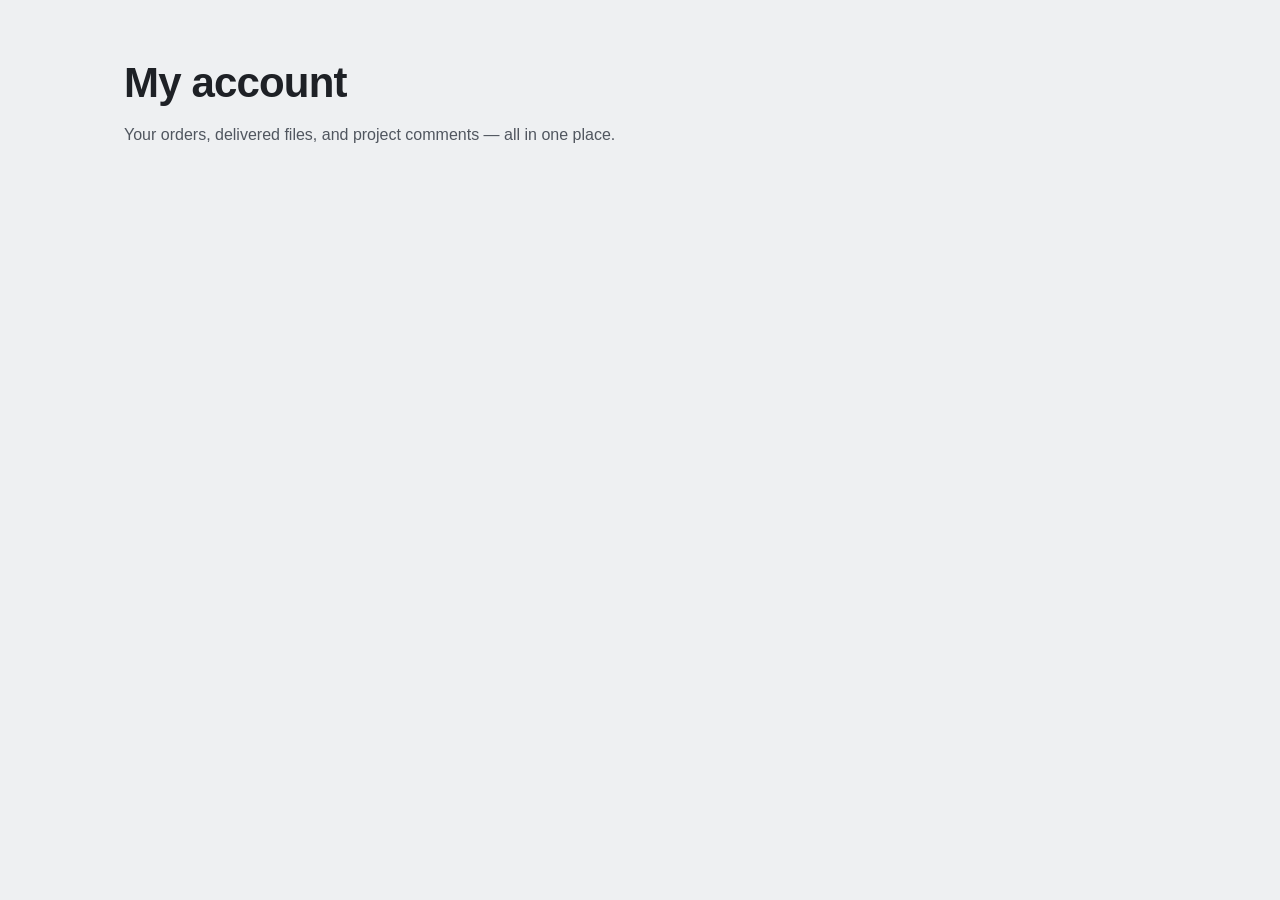
==== account.html @ 44154544 "Add files via upload" ====
<!DOCTYPE html>
<html lang="en">
<head>
<meta charset="UTF-8">
<title>My account — Fieldnote</title>
<link rel="stylesheet" href="assets/styles.css">
<style>
  .order-card{border:1px solid var(--hair); border-radius:14px; padding:24px; margin-bottom:16px; background:var(--ink2);}
  .order-top{display:flex; justify-content:space-between; align-items:flex-start; margin-bottom:10px;}
  .order-top h3{font-size:18px; font-weight:700;}
  .order-meta{font-size:12.5px; color:var(--mute); margin-top:4px;}
  .file-row{display:flex; justify-content:space-between; align-items:center; padding:9px 12px; background:#fff; border:1px solid var(--hair); border-radius:8px; margin-top:8px; font-size:13px;}
  .file-row a{font-weight:700; color:var(--coral);}
  .comment{padding:10px 0; border-top:1px solid var(--hair); font-size:13.5px;}
  .comment .who{font-weight:700; font-size:12px; color:var(--mute); margin-bottom:2px;}
  .comment-box{display:flex; gap:8px; margin-top:12px;}
  .comment-box input{flex:1;}
</style>
</head>
<body>
<div id="site-header"></div>

<div class="wrap" style="padding-bottom:70px;">
  <section class="page-hero" style="padding-bottom:10px;">
    <h1 id="greeting">My account</h1>
    <p>Your orders, delivered files, and project comments — all in one place.</p>
  </section>

  <div id="banner"></div>
  <div id="ordersList" style="margin-top:20px;"></div>
  <div id="emptyState" style="display:none; text-align:center; padding:60px 0;">
    <p style="color:var(--mute); margin-bottom:16px;">No orders yet.</p>
    <a href="pricing.html" class="btn-primary">See packages</a>
  </div>
</div>

<div id="site-footer"></div>

<script type="module">
  import { renderHeader, renderFooter } from './assets/site-chrome.js';
  import { requireLogin } from './shared/auth.js';
  import { getMyOrders, postComment, getDownloadUrl, formatMoney } from './shared/orders.js';

  renderHeader('account.html');
  renderFooter();

  const user = await requireLogin();
  if (!user) throw new Error('redirecting to login');

  document.getElementById('greeting').textContent = `Hi${user.user_metadata?.full_name ? ', ' + user.user_metadata.full_name : ''}.`;

  const params = new URLSearchParams(window.location.search);
  const banner = document.getElementById('banner');
  if (params.get('paid')) banner.innerHTML = `<div class="form-success">Payment received — thanks! We'll be in touch shortly.</div>`;
  if (params.get('cancelled')) banner.innerHTML = `<div class="form-error">Checkout was cancelled — no charge was made.</div>`;

  const orders = await getMyOrders(user.id);
  const listEl = document.getElementById('ordersList');

  if (!orders.length) {
    document.getElementById('emptyState').style.display = 'block';
  } else {
    listEl.innerHTML = orders.map(o => renderOrder(o)).join('');
    orders.forEach(o => {
      const btn = document.getElementById(`send-${o.id}`);
      if (btn) btn.addEventListener('click', () => sendComment(o.id));
    });
    document.querySelectorAll('.dl-link').forEach(a => {
      a.addEventListener('click', async (e) => {
        e.preventDefault();
        const url = await getDownloadUrl(a.dataset.path);
        window.open(url, '_blank');
      });
    });
  }

  function renderOrder(o){
    const files = (o.order_files || []);
    const comments = (o.order_comments || []).sort((a,b) => new Date(a.created_at) - new Date(b.created_at));
    return `
      <div class="order-card">
        <div class="order-top">
          <div>
            <h3>${o.plan_label}</h3>
            <div class="order-meta">Ordered ${new Date(o.created_at).toLocaleDateString()} · ${formatMoney(o.price_cents, o.currency)}</div>
          </div>
          <span class="status-badge status-${o.status}">${o.status.replace('_',' ')}</span>
        </div>
        ${o.notes ? `<p style="font-size:13px; color:var(--mute); margin-top:8px;">"${escapeHtml(o.notes)}"</p>` : ''}

        ${files.length ? `<div style="margin-top:14px;"><div class="order-meta" style="margin-bottom:4px;">Delivered files</div>
          ${files.map(f => `<div class="file-row"><span>${escapeHtml(f.file_name)}</span><a href="#" class="dl-link" data-path="${f.file_path}">Download</a></div>`).join('')}
        </div>` : ''}

        <div style="margin-top:16px;">
          <div class="order-meta" style="margin-bottom:4px;">Comments</div>
          ${comments.length ? comments.map(c => `<div class="comment"><div class="who">${c.author_role === 'staff' ? 'Fieldnote' : 'You'} · ${new Date(c.created_at).toLocaleDateString()}</div>${escapeHtml(c.body)}</div>`).join('') : `<div style="font-size:13px;color:var(--mute);">No comments yet.</div>`}
          <div class="comment-box">
            <input type="text" id="input-${o.id}" placeholder="Write a comment...">
            <button class="btn-secondary" id="send-${o.id}">Send</button>
          </div>
        </div>
      </div>`;
  }

  async function sendComment(orderId){
    const input = document.getElementById(`input-${orderId}`);
    const body = input.value.trim();
    if (!body) return;
    await postComment(orderId, user.id, 'customer', body);
    input.value = '';
    location.reload();
  }

  function escapeHtml(str){
    const d = document.createElement('div');
    d.textContent = str;
    return d.innerHTML;
  }
</script>
</body>
</html>
---- assets/styles.css ----
:root{
  --ink:#EEF0F2; --ink2:#F7F8F9; --paper:#1E2126; --coral:#35414F; --oncoral:#F5F6F7; --oncoral-strong:#EEF0F2;
  --mint:#4E6570; --mute:#50565F; --hair:rgba(30,33,38,.10); --linecol:rgba(30,33,38,.14);
  --shadow:rgba(20,22,26,.14); --admin:#C7501F; --danger:#A1352A;
}
*{box-sizing:border-box; margin:0; padding:0;}
html{scroll-behavior:smooth;}
body{background:var(--ink); color:var(--paper); font-family:-apple-system,'Segoe UI',Helvetica,Arial,sans-serif;}
.wrap{max-width:1120px; margin:0 auto; padding:0 44px;}
a{color:inherit; text-decoration:none;}
ul{list-style:none;}

/* ---------- HEADER / NAV (shared across all pages) ---------- */
header.site{display:flex; justify-content:space-between; align-items:center; padding:28px 0;}
.logo{font-weight:800; font-size:19px; letter-spacing:-.01em;}
.logo .dot{color:var(--coral);}
nav.site{display:flex; align-items:center; gap:22px;}
nav.site a.link{font-size:14.5px; font-weight:500; color:var(--mute); padding:8px 10px; border-radius:6px; transition:.15s ease;}
nav.site a.link:hover{color:var(--paper); background:var(--hair);}
nav.site a.link.current{color:var(--paper); font-weight:700;}
nav.site .cta{background:var(--coral); color:var(--oncoral); font-weight:700; font-size:14px; padding:13px 24px; border-radius:100px; transition:.18s ease; box-shadow:0 4px 14px -6px var(--shadow);}
nav.site .cta:hover{background:var(--paper); color:var(--ink); transform:translateY(-2px); box-shadow:0 10px 24px -8px var(--shadow);}
.account-btn{width:34px; height:34px; border-radius:50%; border:1.5px solid var(--hair); background:none; display:flex; align-items:center; justify-content:center; cursor:pointer; color:var(--mute); opacity:.75;}
.account-btn:hover{opacity:1; border-color:var(--mute); color:var(--paper);}

/* ---------- BUTTONS ---------- */
.btn-primary{background:var(--paper); color:var(--ink); font-weight:700; font-size:14.5px; padding:16px 30px; border-radius:100px; display:inline-block; border:none; cursor:pointer; transition:.18s ease; box-shadow:0 6px 18px -8px var(--shadow);}
.btn-primary:hover{background:var(--coral); color:var(--oncoral); transform:translateY(-2px); box-shadow:0 12px 26px -8px var(--shadow);}
.btn-primary:disabled{opacity:.5; cursor:not-allowed; transform:none;}
.btn-secondary{background:none; border:1.5px solid var(--hair); color:var(--paper); font-weight:600; font-size:14px; padding:13px 24px; border-radius:100px; cursor:pointer; transition:.15s ease;}
.btn-secondary:hover{border-color:var(--paper);}

/* ---------- PAGE HERO (simple, for interior pages) ---------- */
.page-hero{padding:60px 0 40px;}
.page-hero .eyebrow{font-size:13px; font-weight:700; letter-spacing:.06em; text-transform:uppercase; color:var(--mint); margin-bottom:16px;}
.page-hero h1{font-size:42px; font-weight:800; letter-spacing:-.02em; line-height:1.1; max-width:640px;}
.page-hero p{font-size:16px; color:var(--mute); max-width:500px; margin-top:16px; line-height:1.6;}

.section-head{padding:50px 0 24px;}
.section-head h2{font-size:28px; font-weight:800; letter-spacing:-.02em;}
.section-head p{font-size:14px; color:var(--mute); margin-top:6px;}

/* ---------- CARDS (generic, reused on Work/Services pages) ---------- */
.card-grid{display:grid; grid-template-columns:repeat(3,1fr); gap:16px; padding-bottom:40px;}
.info-card{border-radius:14px; padding:24px; background:var(--ink2); border:1px solid var(--hair); box-shadow:0 2px 10px -6px var(--shadow); transition:.18s ease;}
.info-card:hover{box-shadow:0 14px 30px -12px var(--shadow); transform:translateY(-2px);}
.info-card .icon-badge{width:36px; height:36px; border-radius:10px; background:var(--ink); border:1px solid var(--hair); color:var(--coral); display:flex; align-items:center; justify-content:center; margin-bottom:12px;}
.info-card .icon-badge svg{width:18px; height:18px;}
.info-card h3{font-size:17px; font-weight:700; margin-bottom:8px;}
.info-card p{font-size:13.5px; color:var(--mute); line-height:1.55;}

/* ---------- FORMS ---------- */
.form-card{max-width:520px; margin:0 auto; background:var(--ink2); border:1px solid var(--hair); border-radius:16px; padding:36px;}
.form-card h2{font-size:22px; font-weight:800; margin-bottom:6px;}
.form-card .sub{font-size:13.5px; color:var(--mute); margin-bottom:24px;}
label.field-label{display:block; font-size:12px; font-weight:700; text-transform:uppercase; letter-spacing:.04em; color:var(--mute); margin:16px 0 6px;}
input[type=text], input[type=email], input[type=password], input[type=tel], textarea, select{
  width:100%; padding:12px 14px; border:1px solid var(--hair); border-radius:8px; font-size:14px; font-family:inherit; background:#fff; color:var(--paper);
}
textarea{min-height:100px; resize:vertical;}
.form-error{background:#FBEDEA; color:var(--danger); border:1px solid #E2A79C; border-radius:8px; padding:10px 14px; font-size:13px; margin-top:14px;}
.form-success{background:#E6F4EC; color:#1E6B3E; border:1px solid #A9D8BB; border-radius:8px; padding:10px 14px; font-size:13px; margin-top:14px;}
.form-links{display:flex; justify-content:space-between; margin-top:16px; font-size:13px;}
.form-links a{color:var(--coral); font-weight:600;}
.divider{display:flex; align-items:center; gap:12px; margin:22px 0; color:var(--mute); font-size:12px;}
.divider::before, .divider::after{content:''; flex:1; height:1px; background:var(--hair);}
.google-btn{width:100%; display:flex; align-items:center; justify-content:center; gap:10px; padding:12px; border:1px solid var(--hair); border-radius:100px; background:#fff; font-weight:600; font-size:14px; cursor:pointer; transition:.15s ease;}
.google-btn:hover{background:var(--ink2); border-color:var(--paper);}

/* ---------- PRICING (reused from homepage plan cards) ---------- */
.plans{display:grid; grid-template-columns:repeat(3,1fr); gap:16px; margin-top:24px;}
.plan{border-radius:16px; padding:28px 24px; border:1px solid var(--hair); background:var(--ink2); box-shadow:0 2px 10px -6px var(--shadow); transition:.18s ease;}
.plan:hover{box-shadow:0 14px 30px -12px var(--shadow); transform:translateY(-2px);}
.plan.feat{background:var(--coral); border:none; box-shadow:0 16px 34px -10px var(--shadow);}
.plan .t{font-size:12px; font-weight:700; text-transform:uppercase; color:var(--mint);}
.plan.feat .t{color:var(--oncoral); opacity:.85;}
.plan h3{font-size:30px; font-weight:800; margin:8px 0 14px;}
.plan ul li{font-size:13px; line-height:2.1; color:var(--mute);}
.plan.feat ul li{color:var(--oncoral); opacity:.92;}
.plan ul li:before{content:"— "; color:var(--coral);}
.plan.feat ul li:before{color:var(--oncoral); opacity:.7;}
.plan-cta{display:block; text-align:center; margin-top:18px; padding:12px; border-radius:100px; font-weight:700; font-size:13.5px; background:var(--paper); color:var(--ink); cursor:pointer; border:none; width:100%; transition:.18s ease;}
.plan-cta:hover{background:var(--coral); color:var(--oncoral); transform:translateY(-2px);}
.plan.feat .plan-cta{background:var(--oncoral-strong); color:var(--coral);}
.plan.feat .plan-cta:hover{background:var(--paper); color:var(--ink);}

/* ---------- ORDER STATUS BADGES ---------- */
.status-badge{display:inline-block; font-size:11.5px; font-weight:700; padding:4px 10px; border-radius:20px; text-transform:uppercase; letter-spacing:.03em;}
.status-pending_payment{background:#FBEBD6; color:#8A5A00;}
.status-paid{background:#E1F1EE; color:#137A6B;}
.status-in_progress{background:#E7ECFB; color:#3355D6;}
.status-delivered{background:#E6F4EC; color:#1E6B3E;}
.status-cancelled{background:#FBEDEA; color:var(--danger);}

/* ---------- MODAL (login etc) ---------- */
.modal-backdrop{position:fixed; inset:0; background:rgba(20,22,26,.45); display:none; align-items:center; justify-content:center; z-index:250;}
.modal-backdrop.open{display:flex;}
.modal{background:var(--ink); border:1px solid var(--hair); border-radius:16px; padding:32px; width:360px; box-shadow:0 30px 60px -20px var(--shadow); position:relative;}
.modal-close{position:absolute; top:16px; right:16px; background:none; border:none; color:var(--mute); font-size:18px; cursor:pointer;}

footer.site{padding:30px 0 50px; border-top:1px solid var(--hair); display:flex; justify-content:space-between; font-size:13px; color:var(--mute);}
footer.site a{margin-left:22px; color:var(--mute);}
footer.site a:hover{color:var(--paper);}

@media (max-width:820px){
  .card-grid, .plans{grid-template-columns:1fr;}
  .page-hero h1{font-size:32px;}
  nav.site a.link{display:none;}
}
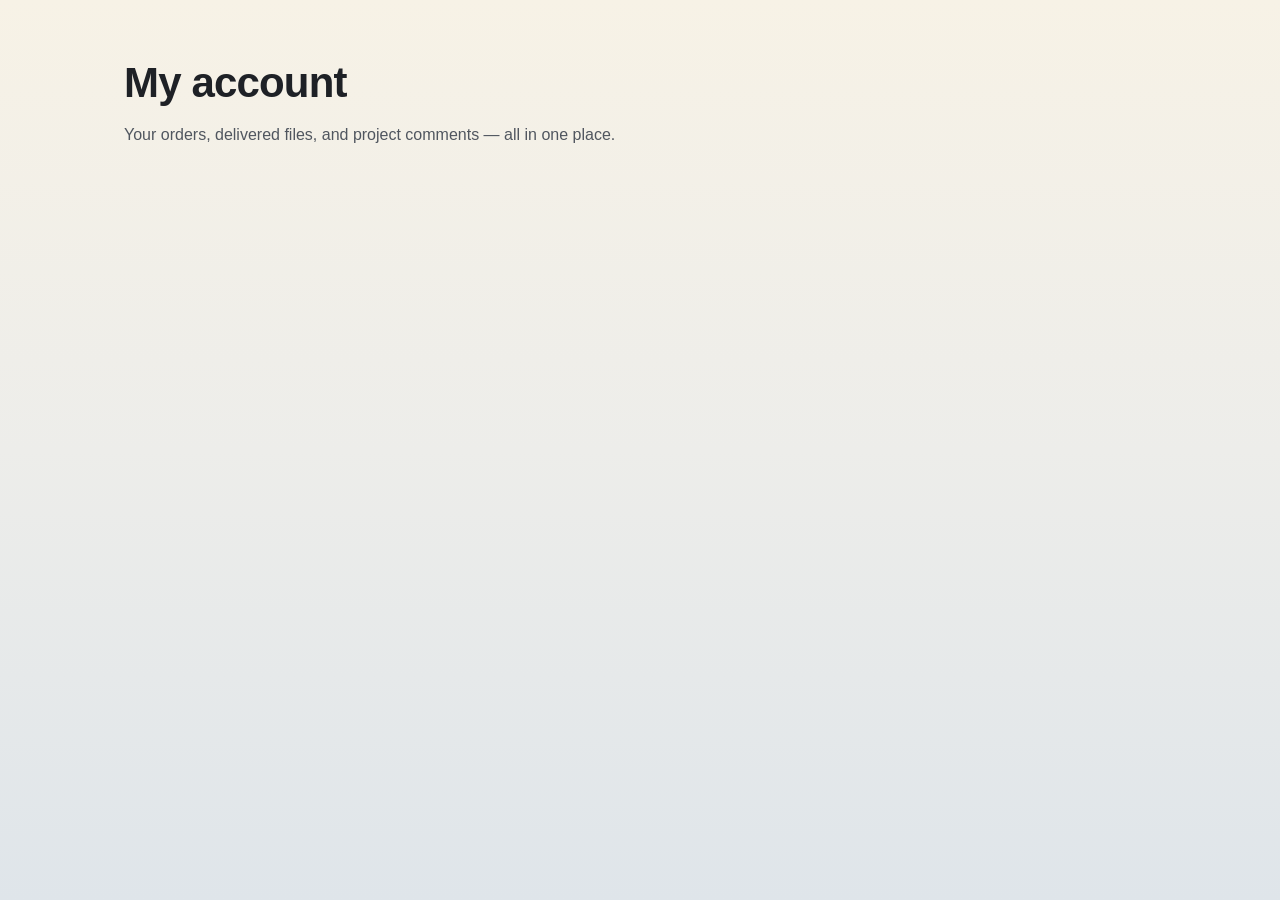
==== commit 433eed03: "Add files via upload" ====
--- a/account.html
+++ b/account.html
@@ -54,7 +54,13 @@
   if (params.get('paid')) banner.innerHTML = `<div class="form-success">Payment received — thanks! We'll be in touch shortly.</div>`;
   if (params.get('cancelled')) banner.innerHTML = `<div class="form-error">Checkout was cancelled — no charge was made.</div>`;
 
-  const orders = await getMyOrders(user.id);
+  let orders = [];
+  try {
+    orders = await getMyOrders(user.id);
+  } catch (err) {
+    console.error(err);
+    banner.innerHTML = `<div class="form-error">Couldn't load your orders: ${err.message}</div>`;
+  }
   const listEl = document.getElementById('ordersList');
 
   if (!orders.length) {
--- a/assets/styles.css
+++ b/assets/styles.css
@@ -5,13 +5,13 @@
 }
 *{box-sizing:border-box; margin:0; padding:0;}
 html{scroll-behavior:smooth;}
-body{background:var(--ink); color:var(--paper); font-family:-apple-system,'Segoe UI',Helvetica,Arial,sans-serif;}
+body{background:linear-gradient(180deg, #F7F2E6 0%, #EDEDEA 50%, #DFE5EA 100%); background-attachment:fixed; color:var(--paper); font-family:-apple-system,'Segoe UI',Helvetica,Arial,sans-serif;}
 .wrap{max-width:1120px; margin:0 auto; padding:0 44px;}
 a{color:inherit; text-decoration:none;}
 ul{list-style:none;}
 
 /* ---------- HEADER / NAV (shared across all pages) ---------- */
-header.site{display:flex; justify-content:space-between; align-items:center; padding:28px 0;}
+header.site{display:flex; justify-content:space-between; align-items:center; padding:28px 44px; max-width:1120px; margin:0 auto; box-sizing:border-box;}
 .logo{font-weight:800; font-size:19px; letter-spacing:-.01em;}
 .logo .dot{color:var(--coral);}
 nav.site{display:flex; align-items:center; gap:22px;}
@@ -44,18 +44,24 @@
 .card-grid{display:grid; grid-template-columns:repeat(3,1fr); gap:16px; padding-bottom:40px;}
 .info-card{border-radius:14px; padding:24px; background:var(--ink2); border:1px solid var(--hair); box-shadow:0 2px 10px -6px var(--shadow); transition:.18s ease;}
 .info-card:hover{box-shadow:0 14px 30px -12px var(--shadow); transform:translateY(-2px);}
-.info-card .icon-badge{width:36px; height:36px; border-radius:10px; background:var(--ink); border:1px solid var(--hair); color:var(--coral); display:flex; align-items:center; justify-content:center; margin-bottom:12px;}
+.info-card .icon-badge{width:36px; height:36px; border-radius:10px; display:flex; align-items:center; justify-content:center; margin-bottom:12px;}
+.info-card .icon-badge.tint-0{background:#F5DED6; border:1px solid #E9C3B7; color:#B85C42;}
+.info-card .icon-badge.tint-1{background:#DCE8DA; border:1px solid #C3DABF; color:#4C7A52;}
+.info-card .icon-badge.tint-2{background:#D9E4EF; border:1px solid #BDD1E3; color:#3D6690;}
+.info-card .icon-badge.tint-3{background:#F3E6C8; border:1px solid #E6D2A0; color:#9C7A2E;}
+.info-card .icon-badge.tint-4{background:#E7E0EF; border:1px solid #D4C7E3; color:#6C5A94;}
+.info-card .icon-badge.tint-5{background:#F3DCE3; border:1px solid #E7C2CE; color:#B14A6E;}
 .info-card .icon-badge svg{width:18px; height:18px;}
 .info-card h3{font-size:17px; font-weight:700; margin-bottom:8px;}
 .info-card p{font-size:13.5px; color:var(--mute); line-height:1.55;}
 
 /* ---------- FORMS ---------- */
-.form-card{max-width:520px; margin:0 auto; background:var(--ink2); border:1px solid var(--hair); border-radius:16px; padding:36px;}
+.form-card{max-width:520px; margin:0 auto; background:#fff; border:1px solid #DDE1E6; border-radius:16px; padding:36px; box-shadow:0 20px 50px -20px var(--shadow);}
 .form-card h2{font-size:22px; font-weight:800; margin-bottom:6px;}
 .form-card .sub{font-size:13.5px; color:var(--mute); margin-bottom:24px;}
 label.field-label{display:block; font-size:12px; font-weight:700; text-transform:uppercase; letter-spacing:.04em; color:var(--mute); margin:16px 0 6px;}
 input[type=text], input[type=email], input[type=password], input[type=tel], textarea, select{
-  width:100%; padding:12px 14px; border:1px solid var(--hair); border-radius:8px; font-size:14px; font-family:inherit; background:#fff; color:var(--paper);
+  width:100%; padding:12px 14px; border:1px solid #D5D9DE; border-radius:8px; font-size:14px; font-family:inherit; background:#F4F5F7; color:var(--paper);
 }
 textarea{min-height:100px; resize:vertical;}
 .form-error{background:#FBEDEA; color:var(--danger); border:1px solid #E2A79C; border-radius:8px; padding:10px 14px; font-size:13px; margin-top:14px;}
@@ -64,7 +70,7 @@
 .form-links a{color:var(--coral); font-weight:600;}
 .divider{display:flex; align-items:center; gap:12px; margin:22px 0; color:var(--mute); font-size:12px;}
 .divider::before, .divider::after{content:''; flex:1; height:1px; background:var(--hair);}
-.google-btn{width:100%; display:flex; align-items:center; justify-content:center; gap:10px; padding:12px; border:1px solid var(--hair); border-radius:100px; background:#fff; font-weight:600; font-size:14px; cursor:pointer; transition:.15s ease;}
+.google-btn{width:100%; display:flex; align-items:center; justify-content:center; gap:10px; padding:12px; border:1px solid #D5D9DE; border-radius:100px; background:#fff; font-weight:600; font-size:14px; cursor:pointer; transition:.15s ease;}
 .google-btn:hover{background:var(--ink2); border-color:var(--paper);}
 
 /* ---------- PRICING (reused from homepage plan cards) ---------- */
@@ -98,7 +104,7 @@
 .modal{background:var(--ink); border:1px solid var(--hair); border-radius:16px; padding:32px; width:360px; box-shadow:0 30px 60px -20px var(--shadow); position:relative;}
 .modal-close{position:absolute; top:16px; right:16px; background:none; border:none; color:var(--mute); font-size:18px; cursor:pointer;}
 
-footer.site{padding:30px 0 50px; border-top:1px solid var(--hair); display:flex; justify-content:space-between; font-size:13px; color:var(--mute);}
+footer.site{padding:30px 44px 50px; max-width:1120px; margin:0 auto; box-sizing:border-box; border-top:1px solid var(--hair); display:flex; justify-content:space-between; font-size:13px; color:var(--mute);}
 footer.site a{margin-left:22px; color:var(--mute);}
 footer.site a:hover{color:var(--paper);}
 
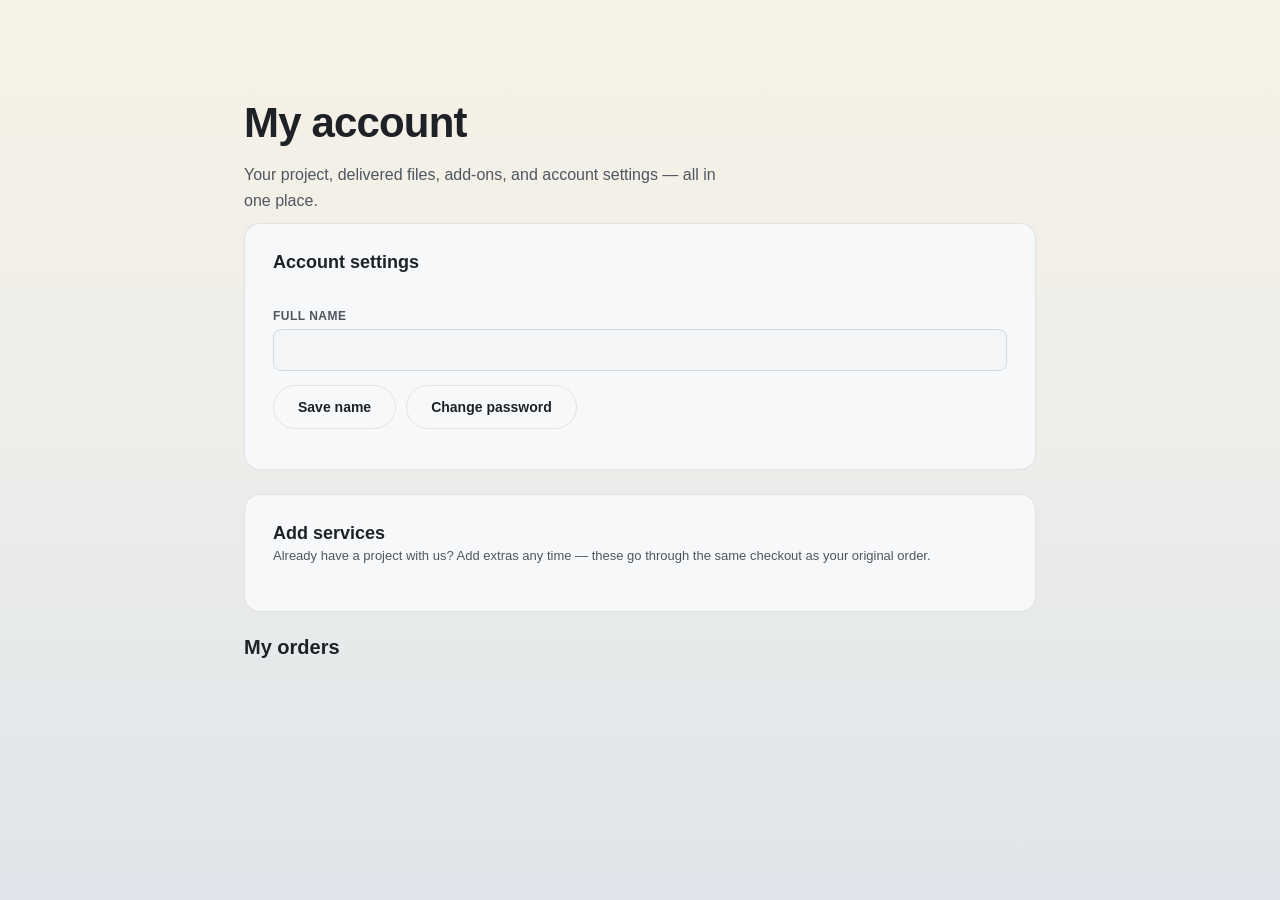
==== commit 48cf5369: "Add files via upload" ====
--- a/account.html
+++ b/account.html
@@ -3,32 +3,100 @@
 <head>
 <meta charset="UTF-8">
 <title>My account — Fieldnote</title>
-<link rel="stylesheet" href="assets/styles.css">
+<script>document.documentElement.setAttribute('data-theme', localStorage.getItem('fieldnote_theme') || 'light');</script>
+<link rel="stylesheet" href="assets/styles.css?v3">
 <style>
-  .order-card{border:1px solid var(--hair); border-radius:14px; padding:24px; margin-bottom:16px; background:var(--ink2);}
-  .order-top{display:flex; justify-content:space-between; align-items:flex-start; margin-bottom:10px;}
-  .order-top h3{font-size:18px; font-weight:700;}
-  .order-meta{font-size:12.5px; color:var(--mute); margin-top:4px;}
-  .file-row{display:flex; justify-content:space-between; align-items:center; padding:9px 12px; background:#fff; border:1px solid var(--hair); border-radius:8px; margin-top:8px; font-size:13px;}
-  .file-row a{font-weight:700; color:var(--coral);}
-  .comment{padding:10px 0; border-top:1px solid var(--hair); font-size:13.5px;}
-  .comment .who{font-weight:700; font-size:12px; color:var(--mute); margin-bottom:2px;}
-  .comment-box{display:flex; gap:8px; margin-top:12px;}
-  .comment-box input{flex:1;}
+  .acct-wrap{ max-width:880px; margin:0 auto; padding:40px 44px 80px; }
+  .acct-section{ background:var(--ink2); border:1px solid var(--hair); border-radius:16px; padding:28px; margin-bottom:24px; }
+  .acct-section h2{ font-size:18px; font-weight:800; margin-bottom:4px; }
+  .acct-section .sub{ font-size:13px; color:var(--mute); margin-bottom:20px; }
+  .acct-row{ display:flex; gap:12px; margin-bottom:12px; }
+  .acct-row > *{ flex:1; }
+  .acct-actions{ display:flex; gap:10px; margin-top:14px; }
+
+  .addon-grid{ display:grid; grid-template-columns:repeat(auto-fit, minmax(220px,1fr)); gap:12px; }
+  .addon-card{ border:1px solid var(--hair); border-radius:12px; padding:16px; background:#fff; }
+  [data-theme="dark"] .addon-card{ background:var(--ink); }
+  .addon-card h4{ font-size:14.5px; font-weight:700; }
+  .addon-card .price{ font-size:20px; font-weight:800; margin:6px 0 10px; }
+  .addon-card button{ width:100%; padding:9px; border-radius:100px; border:none; background:var(--paper); color:var(--ink); font-weight:700; font-size:13px; cursor:pointer; transition:.15s ease; }
+  .addon-card button:hover{ background:var(--coral); color:var(--oncoral); }
+
+  .order-card{ border:1px solid var(--hair); border-radius:16px; padding:26px; margin-bottom:18px; background:var(--ink2); }
+  .order-top{ display:flex; justify-content:space-between; align-items:flex-start; margin-bottom:6px; gap:12px; }
+  .order-top h3{ font-size:19px; font-weight:800; }
+  .order-meta{ font-size:12.5px; color:var(--mute); margin-top:4px; }
+  .order-price{ font-size:22px; font-weight:800; margin-top:14px; }
+
+  .stepper{ display:flex; align-items:center; margin:20px 0 6px; }
+  .stepper .stage{ flex:1; text-align:center; position:relative; }
+  .stepper .stage .dot{ width:26px; height:26px; border-radius:50%; background:var(--ink); border:2px solid var(--hair); display:flex; align-items:center; justify-content:center; margin:0 auto 6px; font-size:11px; font-weight:800; color:var(--mute); position:relative; z-index:2; }
+  .stepper .stage.done .dot{ background:var(--coral); border-color:var(--coral); color:var(--oncoral); }
+  .stepper .stage.active .dot{ border-color:var(--coral); color:var(--coral); }
+  .stepper .stage .label{ font-size:11px; font-weight:600; color:var(--mute); }
+  .stepper .stage.done .label, .stepper .stage.active .label{ color:var(--paper); }
+  .stepper .line{ position:absolute; top:13px; left:-50%; width:100%; height:2px; background:var(--hair); z-index:1; }
+  .stepper .stage:first-child .line{ display:none; }
+  .stepper .stage.done .line{ background:var(--coral); }
+  .cancelled-badge{ display:inline-block; margin:16px 0 6px; padding:8px 14px; border-radius:8px; background:#FBEDEA; color:var(--danger); font-size:13px; font-weight:700; }
+
+  .file-group-label{ font-size:11.5px; font-weight:700; text-transform:uppercase; letter-spacing:.04em; color:var(--mute); margin:16px 0 6px; }
+  .file-row{ display:flex; justify-content:space-between; align-items:center; padding:9px 12px; background:#fff; border:1px solid var(--hair); border-radius:8px; margin-top:6px; font-size:13px; }
+  [data-theme="dark"] .file-row{ background:var(--ink); }
+  .file-row a{ font-weight:700; color:var(--coral); cursor:pointer; }
+  .upload-row{ margin-top:8px; }
+  .upload-row input[type=file]{ font-size:12.5px; }
+
+  .activity{ margin-top:18px; }
+  .activity-item{ padding:10px 0; border-top:1px solid var(--hair); font-size:13.5px; }
+  .activity-item .who{ font-weight:700; font-size:12px; color:var(--mute); margin-bottom:2px; }
+  .comment-box{ display:flex; gap:8px; margin-top:12px; }
+  .comment-box input{ flex:1; }
 </style>
 </head>
 <body>
 <div id="site-header"></div>
 
-<div class="wrap" style="padding-bottom:70px;">
+<div class="acct-wrap">
   <section class="page-hero" style="padding-bottom:10px;">
     <h1 id="greeting">My account</h1>
-    <p>Your orders, delivered files, and project comments — all in one place.</p>
+    <p>Your project, delivered files, add-ons, and account settings — all in one place.</p>
   </section>
 
   <div id="banner"></div>
-  <div id="ordersList" style="margin-top:20px;"></div>
-  <div id="emptyState" style="display:none; text-align:center; padding:60px 0;">
+
+  <div class="acct-section">
+    <h2>Account settings</h2>
+    <div class="sub" id="acctEmail"></div>
+    <div class="acct-row">
+      <div>
+        <label class="field-label">Full name</label>
+        <input type="text" id="fullNameInput">
+      </div>
+    </div>
+    <div class="acct-actions">
+      <button class="btn-secondary" onclick="saveName()">Save name</button>
+      <button class="btn-secondary" onclick="togglePasswordForm()">Change password</button>
+    </div>
+    <div id="passwordForm" style="display:none; margin-top:16px;">
+      <label class="field-label">New password</label>
+      <input type="password" id="newPassword">
+      <div class="acct-actions">
+        <button class="btn-primary" onclick="savePassword()">Update password</button>
+      </div>
+    </div>
+    <div id="acctMsg" style="margin-top:12px;"></div>
+  </div>
+
+  <div class="acct-section">
+    <h2>Add services</h2>
+    <div class="sub">Already have a project with us? Add extras any time — these go through the same checkout as your original order.</div>
+    <div class="addon-grid" id="addonGrid"></div>
+  </div>
+
+  <h2 style="font-size:20px; font-weight:800; margin-bottom:14px;">My orders</h2>
+  <div id="ordersList"></div>
+  <div id="emptyState" style="display:none; text-align:center; padding:50px 0;">
     <p style="color:var(--mute); margin-bottom:16px;">No orders yet.</p>
     <a href="pricing.html" class="btn-primary">See packages</a>
   </div>
@@ -36,10 +104,25 @@
 
 <div id="site-footer"></div>
 
+<div class="modal-backdrop" id="addonModal">
+  <div class="modal">
+    <button class="modal-close" onclick="closeModal('addonModal')">✕</button>
+    <h3 style="font-size:19px; font-weight:800; margin-bottom:6px;" id="addonModalTitle">Add service</h3>
+    <p style="font-size:13px; color:var(--mute); margin-bottom:14px;">Which project is this for?</p>
+    <select id="addonOrderSelect" style="margin-bottom:14px;"></select>
+    <button class="btn-primary" style="width:100%;" id="addonProceedBtn">Continue to payment</button>
+    <div id="addonError" class="form-error" style="display:none;"></div>
+  </div>
+</div>
+
 <script type="module">
-  import { renderHeader, renderFooter } from './assets/site-chrome.js';
-  import { requireLogin } from './shared/auth.js';
-  import { getMyOrders, postComment, getDownloadUrl, formatMoney } from './shared/orders.js';
+  import { renderHeader, renderFooter } from './assets/site-chrome.js?v3';
+  import { supabase } from './shared/supabaseClient.js?v3';
+  import { requireLogin } from './shared/auth.js?v3';
+  import {
+    getMyOrders, postComment, getDownloadUrl, formatMoney, uploadCustomerFile,
+    ADDONS, startAddonCheckout, progressStage, PROGRESS_STAGES
+  } from './shared/orders.js?v3';
 
   renderHeader('account.html');
   renderFooter();
@@ -48,11 +131,35 @@
   if (!user) throw new Error('redirecting to login');
 
   document.getElementById('greeting').textContent = `Hi${user.user_metadata?.full_name ? ', ' + user.user_metadata.full_name : ''}.`;
+  document.getElementById('acctEmail').textContent = user.email;
+  document.getElementById('fullNameInput').value = user.user_metadata?.full_name || '';
 
   const params = new URLSearchParams(window.location.search);
   const banner = document.getElementById('banner');
   if (params.get('paid')) banner.innerHTML = `<div class="form-success">Payment received — thanks! We'll be in touch shortly.</div>`;
   if (params.get('cancelled')) banner.innerHTML = `<div class="form-error">Checkout was cancelled — no charge was made.</div>`;
+
+  window.saveName = async function(){
+    const msg = document.getElementById('acctMsg');
+    const { error } = await supabase.auth.updateUser({ data: { full_name: document.getElementById('fullNameInput').value } });
+    msg.innerHTML = error
+      ? `<div class="form-error">${error.message}</div>`
+      : `<div class="form-success">Name updated.</div>`;
+  };
+  window.togglePasswordForm = function(){
+    const el = document.getElementById('passwordForm');
+    el.style.display = el.style.display === 'none' ? 'block' : 'none';
+  };
+  window.savePassword = async function(){
+    const msg = document.getElementById('acctMsg');
+    const pw = document.getElementById('newPassword').value;
+    if (pw.length < 6) { msg.innerHTML = `<div class="form-error">Password should be at least 6 characters.</div>`; return; }
+    const { error } = await supabase.auth.updateUser({ password: pw });
+    msg.innerHTML = error
+      ? `<div class="form-error">${error.message}</div>`
+      : `<div class="form-success">Password updated.</div>`;
+    document.getElementById('newPassword').value = '';
+  };
 
   let orders = [];
   try {
@@ -61,52 +168,83 @@
     console.error(err);
     banner.innerHTML = `<div class="form-error">Couldn't load your orders: ${err.message}</div>`;
   }
+
   const listEl = document.getElementById('ordersList');
-
   if (!orders.length) {
     document.getElementById('emptyState').style.display = 'block';
   } else {
     listEl.innerHTML = orders.map(o => renderOrder(o)).join('');
-    orders.forEach(o => {
-      const btn = document.getElementById(`send-${o.id}`);
-      if (btn) btn.addEventListener('click', () => sendComment(o.id));
+    bindOrderEvents();
+  }
+
+  function renderOrder(o){
+    const staffFiles = (o.order_files || []).filter(f => f.uploaded_by_role !== 'customer');
+    const myFiles = (o.order_files || []).filter(f => f.uploaded_by_role === 'customer');
+    const comments = (o.order_comments || []).sort((a,b) => new Date(a.created_at) - new Date(b.created_at));
+    const stage = progressStage(o.status);
+
+    const stepperHtml = o.status === 'cancelled'
+      ? `<div class="cancelled-badge">Cancelled</div>`
+      : `<div class="stepper">${PROGRESS_STAGES.map((label, i) => `
+          <div class="stage ${i < stage ? 'done' : i === stage ? 'active' : ''}">
+            <div class="line"></div>
+            <div class="dot">${i < stage ? '✓' : i+1}</div>
+            <div class="label">${label}</div>
+          </div>`).join('')}</div>`;
+
+    return `
+      <div class="order-card" data-order="${o.id}">
+        <div class="order-top">
+          <div>
+            <h3>${escapeHtml(o.plan_label)}</h3>
+            <div class="order-meta">Ordered ${new Date(o.created_at).toLocaleDateString()} · <span class="status-badge status-${o.status}">${o.status.replace('_',' ')}</span></div>
+          </div>
+        </div>
+        ${stepperHtml}
+        <div class="order-price">${formatMoney(o.price_cents, o.currency)}</div>
+        ${o.notes ? `<p style="font-size:13px; color:var(--mute); margin-top:10px;">"${escapeHtml(o.notes)}"</p>` : ''}
+
+        <div class="file-group-label">Delivered by Fieldnote</div>
+        ${staffFiles.length ? staffFiles.map(f => `<div class="file-row"><span>${escapeHtml(f.file_name)}</span><a class="dl-link" data-path="${f.file_path}">Download</a></div>`).join('') : `<div style="font-size:12.5px;color:var(--mute);">Nothing delivered yet.</div>`}
+
+        <div class="file-group-label">Your uploads</div>
+        ${myFiles.length ? myFiles.map(f => `<div class="file-row"><span>${escapeHtml(f.file_name)}</span><a class="dl-link" data-path="${f.file_path}">Download</a></div>`).join('') : `<div style="font-size:12.5px;color:var(--mute);">Send us logos, content, or reference files here.</div>`}
+        <div class="upload-row"><input type="file" data-upload="${o.id}"></div>
+
+        <div class="activity">
+          <div class="file-group-label">Activity</div>
+          ${comments.length ? comments.map(c => `<div class="activity-item"><div class="who">${c.author_role === 'staff' ? 'Fieldnote' : 'You'} · ${new Date(c.created_at).toLocaleDateString()}</div>${escapeHtml(c.body)}</div>`).join('') : `<div style="font-size:12.5px;color:var(--mute); padding-top:8px;">No comments yet.</div>`}
+          <div class="comment-box">
+            <input type="text" id="input-${o.id}" placeholder="Write a comment...">
+            <button class="btn-secondary" data-send="${o.id}">Send</button>
+          </div>
+        </div>
+      </div>`;
+  }
+
+  function bindOrderEvents(){
+    document.querySelectorAll('[data-send]').forEach(btn => {
+      btn.addEventListener('click', () => sendComment(btn.dataset.send));
     });
     document.querySelectorAll('.dl-link').forEach(a => {
-      a.addEventListener('click', async (e) => {
-        e.preventDefault();
+      a.addEventListener('click', async () => {
         const url = await getDownloadUrl(a.dataset.path);
         window.open(url, '_blank');
       });
     });
-  }
-
-  function renderOrder(o){
-    const files = (o.order_files || []);
-    const comments = (o.order_comments || []).sort((a,b) => new Date(a.created_at) - new Date(b.created_at));
-    return `
-      <div class="order-card">
-        <div class="order-top">
-          <div>
-            <h3>${o.plan_label}</h3>
-            <div class="order-meta">Ordered ${new Date(o.created_at).toLocaleDateString()} · ${formatMoney(o.price_cents, o.currency)}</div>
-          </div>
-          <span class="status-badge status-${o.status}">${o.status.replace('_',' ')}</span>
-        </div>
-        ${o.notes ? `<p style="font-size:13px; color:var(--mute); margin-top:8px;">"${escapeHtml(o.notes)}"</p>` : ''}
-
-        ${files.length ? `<div style="margin-top:14px;"><div class="order-meta" style="margin-bottom:4px;">Delivered files</div>
-          ${files.map(f => `<div class="file-row"><span>${escapeHtml(f.file_name)}</span><a href="#" class="dl-link" data-path="${f.file_path}">Download</a></div>`).join('')}
-        </div>` : ''}
-
-        <div style="margin-top:16px;">
-          <div class="order-meta" style="margin-bottom:4px;">Comments</div>
-          ${comments.length ? comments.map(c => `<div class="comment"><div class="who">${c.author_role === 'staff' ? 'Fieldnote' : 'You'} · ${new Date(c.created_at).toLocaleDateString()}</div>${escapeHtml(c.body)}</div>`).join('') : `<div style="font-size:13px;color:var(--mute);">No comments yet.</div>`}
-          <div class="comment-box">
-            <input type="text" id="input-${o.id}" placeholder="Write a comment...">
-            <button class="btn-secondary" id="send-${o.id}">Send</button>
-          </div>
-        </div>
-      </div>`;
+    document.querySelectorAll('[data-upload]').forEach(inp => {
+      inp.addEventListener('change', async () => {
+        const orderId = inp.dataset.upload;
+        const file = inp.files[0];
+        if (!file) return;
+        try {
+          await uploadCustomerFile(orderId, file, user.id);
+          location.reload();
+        } catch (err) {
+          alert('Upload failed: ' + err.message);
+        }
+      });
+    });
   }
 
   async function sendComment(orderId){
@@ -120,8 +258,47 @@
 
   function escapeHtml(str){
     const d = document.createElement('div');
-    d.textContent = str;
+    d.textContent = str || '';
     return d.innerHTML;
+  }
+
+  document.getElementById('addonGrid').innerHTML = Object.entries(ADDONS).map(([key, a]) => `
+    <div class="addon-card">
+      <h4>${a.label}</h4>
+      <div class="price">${formatMoney(a.price_cents, a.currency)}</div>
+      <button onclick="openAddonModal('${key}')">Add to project</button>
+    </div>`).join('');
+
+  window.openAddonModal = function(addonKey){
+    const addon = ADDONS[addonKey];
+    document.getElementById('addonModalTitle').textContent = 'Add: ' + addon.label;
+    const sel = document.getElementById('addonOrderSelect');
+    if (orders.length) {
+      sel.innerHTML = orders.map(o => `<option value="${o.id}">${escapeHtml(o.plan_label)} — ${new Date(o.created_at).toLocaleDateString()}</option>`).join('');
+      sel.style.display = 'block';
+    } else {
+      sel.innerHTML = '';
+      sel.style.display = 'none';
+    }
+    document.getElementById('addonProceedBtn').onclick = () => proceedAddon(addonKey);
+    document.getElementById('addonError').style.display = 'none';
+    document.getElementById('addonModal').classList.add('open');
+  };
+  function closeModal(id){ document.getElementById(id).classList.remove('open'); }
+  window.closeModal = closeModal;
+
+  async function proceedAddon(addonKey){
+    const errEl = document.getElementById('addonError');
+    errEl.style.display = 'none';
+    const sel = document.getElementById('addonOrderSelect');
+    const chosen = orders.find(o => o.id === sel.value);
+    const note = chosen ? `Add-on for: ${chosen.plan_label} (ordered ${new Date(chosen.created_at).toLocaleDateString()})` : null;
+    try {
+      await startAddonCheckout(user.id, addonKey, note);
+    } catch (err) {
+      errEl.textContent = err.message;
+      errEl.style.display = 'block';
+    }
   }
 </script>
 </body>
--- a/assets/styles.css
+++ b/assets/styles.css
@@ -3,9 +3,16 @@
   --mint:#4E6570; --mute:#50565F; --hair:rgba(30,33,38,.10); --linecol:rgba(30,33,38,.14);
   --shadow:rgba(20,22,26,.14); --admin:#C7501F; --danger:#A1352A;
 }
+[data-theme="dark"]{
+  --ink:#14161A; --ink2:#1C1F24; --paper:#EDEFF2; --coral:#8FA8C7; --oncoral:#14161A; --oncoral-strong:#1C1F24;
+  --mint:#8FB3B8; --mute:#9BA3AD; --hair:rgba(255,255,255,.12); --linecol:rgba(255,255,255,.16);
+  --shadow:rgba(0,0,0,.5); --danger:#D9695C;
+}
 *{box-sizing:border-box; margin:0; padding:0;}
 html{scroll-behavior:smooth;}
-body{background:linear-gradient(180deg, #F7F2E6 0%, #EDEDEA 50%, #DFE5EA 100%); background-attachment:fixed; color:var(--paper); font-family:-apple-system,'Segoe UI',Helvetica,Arial,sans-serif;}
+body{background:linear-gradient(180deg, #F7F2E6 0%, #EDEDEA 50%, #DFE5EA 100%); background-attachment:fixed; color:var(--paper); font-family:-apple-system,'Segoe UI',Helvetica,Arial,sans-serif; transition:background-color .25s ease, color .25s ease;}
+[data-theme="dark"] body{background:linear-gradient(180deg, #1B1E23 0%, #16181C 50%, #101214 100%); background-attachment:fixed;}
+.card-grid > *, .plans > *, .form-card, .info-card, header.site, footer.site{ transition: background-color .25s ease, color .25s ease, border-color .25s ease; }
 .wrap{max-width:1120px; margin:0 auto; padding:0 44px;}
 a{color:inherit; text-decoration:none;}
 ul{list-style:none;}
@@ -97,6 +104,11 @@
 .status-in_progress{background:#E7ECFB; color:#3355D6;}
 .status-delivered{background:#E6F4EC; color:#1E6B3E;}
 .status-cancelled{background:#FBEDEA; color:var(--danger);}
+[data-theme="dark"] .status-pending_payment{background:#3A2E10; color:#E0B04E;}
+[data-theme="dark"] .status-paid{background:#0F2E28; color:#5CD9BE;}
+[data-theme="dark"] .status-in_progress{background:#1A2440; color:#8FA6E8;}
+[data-theme="dark"] .status-delivered{background:#123A24; color:#6ED99A;}
+[data-theme="dark"] .status-cancelled{background:#3A1E1A; color:var(--danger);}
 
 /* ---------- MODAL (login etc) ---------- */
 .modal-backdrop{position:fixed; inset:0; background:rgba(20,22,26,.45); display:none; align-items:center; justify-content:center; z-index:250;}
@@ -113,3 +125,58 @@
   .page-hero h1{font-size:32px;}
   nav.site a.link{display:none;}
 }
+
+/* ============================================================
+   SHARED CMS EDITING UI — same visual language as the homepage,
+   used by every page that has admin editing enabled.
+   ============================================================ */
+#cms-adminbar{ display:none; position:sticky; top:0; z-index:200; background:var(--paper); color:#fff; padding:10px 20px; align-items:center; justify-content:space-between; font-size:13px; flex-wrap:wrap; gap:8px; }
+#cms-adminbar.on{ display:flex; }
+#cms-adminbar .left{ display:flex; align-items:center; gap:12px; }
+#cms-adminbar .dot{ width:8px; height:8px; border-radius:50%; background:var(--admin); }
+#cms-adminbar button{ font-family:inherit; font-size:12.5px; font-weight:600; border:none; border-radius:6px; padding:8px 14px; cursor:pointer; }
+#cms-adminbar .go{ background:var(--admin); color:#fff; }
+#cms-adminbar .muted-btn{ background:rgba(255,255,255,.12); color:#fff; }
+#cms-adminbar label{ display:flex; align-items:center; gap:6px; cursor:pointer; font-weight:600; color:#fff; }
+
+.cms-editable{ position:relative; }
+body.cms-edit .cms-editable:hover{ outline:1.5px dashed var(--admin); outline-offset:4px; border-radius:4px; }
+.cms-edit-pencil{ display:none; position:absolute; top:-12px; right:-12px; width:26px; height:26px; border-radius:50%; background:var(--admin); color:#fff; align-items:center; justify-content:center; font-size:12px; cursor:pointer; z-index:15; box-shadow:0 4px 10px rgba(0,0,0,.25); }
+body.cms-edit .cms-editable:hover .cms-edit-pencil{ display:flex; }
+body.cms-edit [data-editpath]{ cursor:text; }
+.inline-editing{ outline:2px solid var(--admin) !important; outline-offset:2px; background:rgba(199,80,31,.06); border-radius:4px; }
+
+.cms-reorder{ display:none; position:absolute; top:-12px; left:-12px; flex-direction:column; gap:3px; z-index:15; }
+body.cms-edit .cms-box-wrap:hover .cms-reorder{ display:flex; }
+.cms-reorder button{ width:22px; height:18px; border:none; background:var(--paper); color:#fff; font-size:10px; cursor:pointer; border-radius:4px; }
+.cms-box-wrap{ position:relative; }
+
+.cms-add-tile{ border:1.5px dashed var(--hair); border-radius:14px; background:none; display:flex; flex-direction:column; align-items:center; justify-content:center; gap:6px; cursor:pointer; color:var(--mute); font-size:13px; font-weight:600; min-height:120px; }
+.cms-add-tile:hover{ border-color:var(--coral); color:var(--coral); background:var(--ink2); }
+.cms-add-tile span{ font-size:24px; font-weight:400; line-height:1; }
+
+.icon-badge{ width:36px; height:36px; border-radius:10px; display:flex; align-items:center; justify-content:center; margin-bottom:12px; }
+.icon-picker{ display:grid; grid-template-columns:repeat(5,1fr); gap:6px; margin:4px 0 14px; }
+.icon-picker button{ aspect-ratio:1; border:1px solid var(--hair); border-radius:8px; background:#fff; cursor:pointer; display:flex; align-items:center; justify-content:center; color:#555; }
+.icon-picker button svg{ width:16px; height:16px; }
+.icon-picker button.on{ background:var(--paper); color:#fff; border-color:var(--paper); }
+
+.cms-panel-backdrop{ position:fixed; inset:0; background:rgba(20,22,26,.35); display:none; z-index:300; }
+.cms-panel-backdrop.open{ display:block; }
+.cms-panel{ position:fixed; top:0; right:0; height:100%; width:320px; background:#fff; box-shadow:-10px 0 30px rgba(0,0,0,.15); z-index:301; padding:24px; overflow-y:auto; transform:translateX(100%); transition:.25s; }
+.cms-panel.open{ transform:translateX(0); }
+.cms-panel h4{ font-size:15px; font-weight:800; margin-bottom:4px; }
+.cms-panel .sub{ font-size:12px; color:var(--mute); margin-bottom:18px; }
+.cms-panel label{ display:block; font-size:11.5px; font-weight:700; text-transform:uppercase; letter-spacing:.04em; color:var(--mute); margin:16px 0 6px; }
+.cms-panel input[type=text], .cms-panel textarea{ width:100%; padding:9px 10px; border:1px solid var(--hair); border-radius:6px; font-size:13.5px; font-family:inherit; }
+.cms-panel textarea{ min-height:70px; resize:vertical; }
+.cms-panel .go-btn{ width:100%; margin-top:20px; padding:11px; border-radius:8px; border:none; background:var(--paper); color:#fff; font-weight:700; font-size:13.5px; cursor:pointer; }
+.cms-panel .danger-btn{ width:100%; margin-top:10px; padding:11px; border-radius:8px; border:1px solid #E2A79C; background:#FBEDEA; color:var(--danger); font-weight:700; font-size:13px; cursor:pointer; }
+.cms-panel .close-btn{ position:absolute; top:16px; right:16px; background:none; border:none; font-size:16px; cursor:pointer; color:var(--mute); }
+.cms-section-gear{ display:none; position:absolute; top:6px; right:6px; width:28px; height:28px; border-radius:50%; background:rgba(255,255,255,.9); border:1px solid var(--hair); align-items:center; justify-content:center; cursor:pointer; font-size:13px; z-index:12; }
+body.cms-edit .cms-section-shell:hover .cms-section-gear{ display:flex; }
+.cms-section-shell{ position:relative; }
+
+.cms-hidden-drawer{ position:fixed; bottom:0; left:0; right:0; background:#fff; border-top:1px solid var(--hair); z-index:260; padding:16px 24px; display:none; max-height:40vh; overflow-y:auto; box-shadow:0 -10px 30px rgba(0,0,0,.1); }
+.cms-hidden-drawer.open{ display:block; }
+.cms-hidden-drawer h4{ font-size:14px; margin-bottom:10px; }
